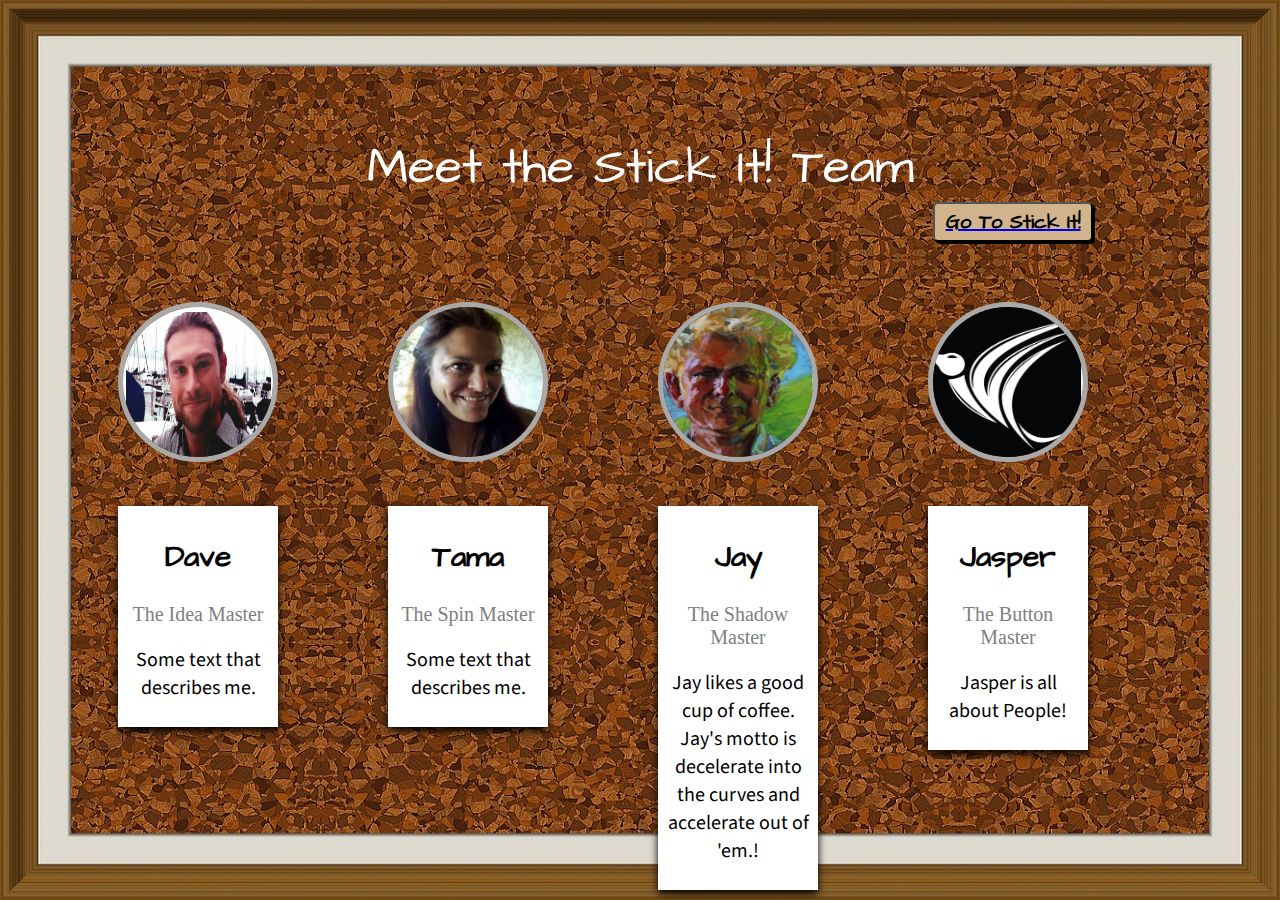
==== bio_page.html @ 21693957 "Merge pull request #94 from dsnowb/bio_page" ====
<!DOCTYPE html>
<html>
  <head>
    <meta charset="utf-8">
    <title>Bio Page</title>
    <link rel=stylesheet href="https://fonts.googleapis.com/css?family=Architects+Daughter"><rel="stylesheet">
    <link href="https://fonts.googleapis.com/css?family=Source+Sans+Pro" rel="stylesheet">
    <link rel=stylesheet href="reset.css">
    <link rel=stylesheet href="bio_page.css">
  </head>

  <header>Meet the Stick It! Team</header>
  <a href="index.html"><button class="button">Go To Stick It!</button></a>

<body>
  <div class="column-top">
    <div class="card">
      <div class="circle"><img src="./assets/Dave.png" alt="Dave" id="dave_image"></div>

      <div class="container">
        <h2>Dave</h2>
        <p class="title">The Idea Master</p>
        <p class="likes">Some text that describes me.</p>
      </div>
    </div>
  </div>

  <div class="column-top">
    <div class="card">
      <img src="./assets/Tama.png" alt="Tama">
      <div class="container">
        <h2>Tama</h2>
        <p class="title">The Spin Master</p>
        <p class="likes">Some text that describes me.</p>
      </div>
    </div>
  </div>

  <div class="column-top">
    <div class="card">
      <img src="./assets/Jay.png" alt="Jay">
      <div class="container">
        <h2>Jay</h2>
        <p class="title">The Shadow Master</p>
        <p class="likes">Jay likes a good cup of coffee. Jay's motto is decelerate into the curves and accelerate out of 'em.!</p>
      </div>
    </div>
  </div>

  <div class="column-top">
    <div class="card">
      <img src="./assets/Jasper.png" alt="Jasper">
      <div class="container">
        <h2><b>Jasper</b></h2>
        <p class="title">The Button Master</p>
        <p class="likes">Jasper is all about People!</p>
      </div>
    </div>
  </div>
</div>



</body>
</html>
---- bio_page.css ----
/* two columns side by side */
.column-top {
    float: left;
    display: inline-block;
    padding-left: 60px;
    margin-top: 60px;
}

/* .column-bottom{
  float: left;
  display: inline-block;
  padding-top: 90px;
  padding-left: 304px; */


header {
  text-align: center;
  font-family: 'Architects Daughter', cursive;
  font-size: 50px;
  padding-top: 125px;
  color: white;
}

.card {
  height: 150px;
  padding-left: 50px;



}

.container {
    width: 150px;
    padding: 5px;
    text-align:center;
    background-color: white;
    box-shadow: 0 4px 8px 0;
    margin-top: 40px;
}

.title {
    color: grey;
    font-size: 20px

}
img {
  height: 150px;
  width: 150px;
  border-radius: 100%;
  border-style: solid;
  border-color: darkgrey;
  border-width: 5px;
  /* padding-bottom: 40px; */
  /* padding-left: 50px;
  padding-right: 50px; */

}

body {
   background: url("assets/pin-board-67130_1280.jpg") no-repeat center center fixed;
   background-size: 100% 100%;
   overflow: hidden;
   z-index: 1;
}
h2 {
  font-family: 'Architects Daughter', cursive;
  font-size: 30px;
}
.likes {
  font-family: 'Source Sans Pro', sans-serif;
  font-size: 20px;
}
/* used Jaspers button from the main page */
.button {
  background-color: tan;
  color: black;
  font-style: bold;
  text-align: center;
  font-weight: 800;
  font-size: 20px;
  font-family: 'Architects Daughter', cursive;
  width: 160px;
  height: 40px;
  filter: alpha(opacity=10);
  border-radius: 5px;
  /*add shadow effect*/
  box-shadow: 2px 2px black;
  display: block;
  margin-left: 925px;
}

.button:hover {
    background-color: #555;
    cursor:
}
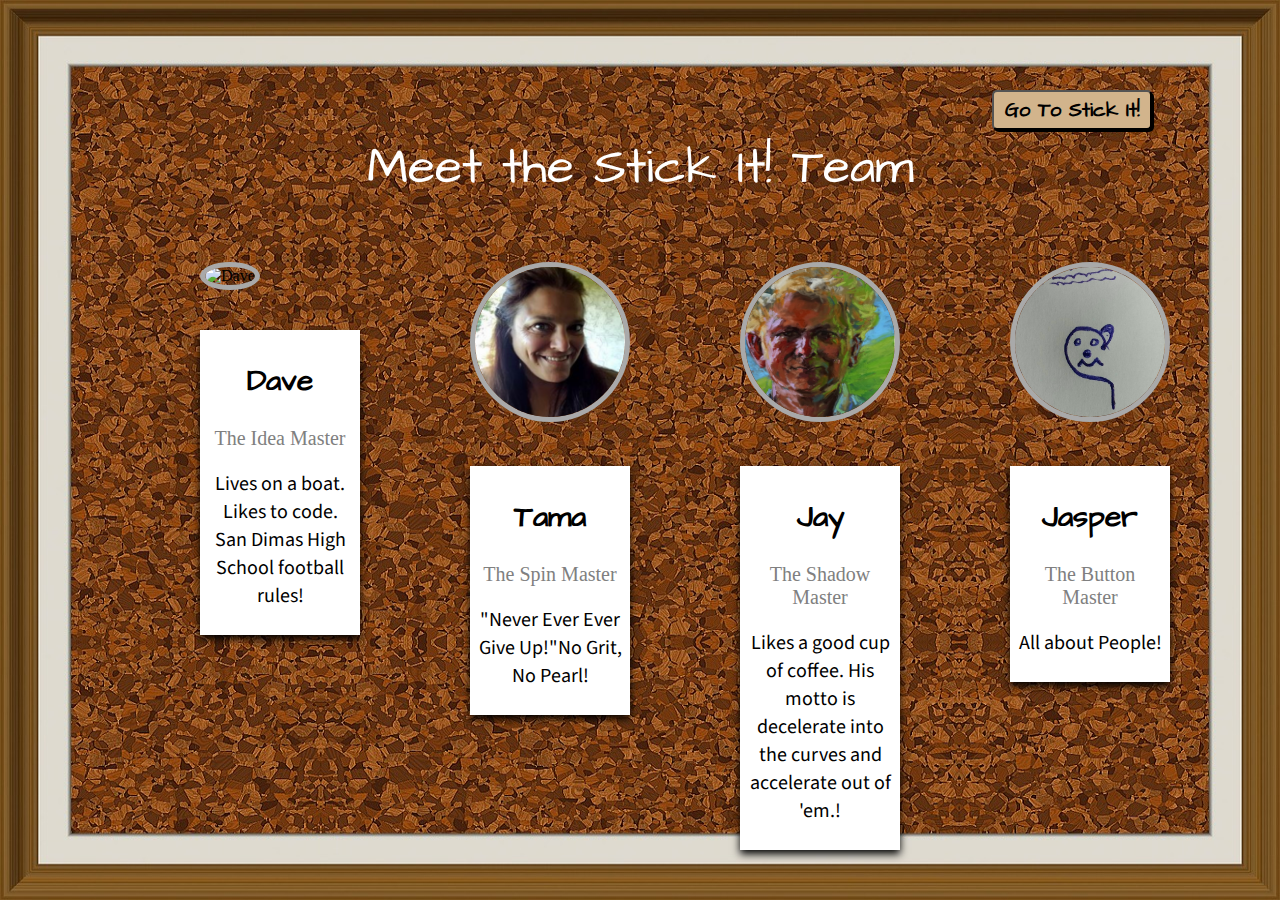
==== commit 82724daf: "final commit" ====
--- a/bio_page.html
+++ b/bio_page.html
@@ -13,14 +13,15 @@
   <a href="index.html"><button class="button">Go To Stick It!</button></a>
 
 <body>
+  <div class="columns">
   <div class="column-top">
     <div class="card">
-      <div class="circle"><img src="./assets/Dave.png" alt="Dave" id="dave_image"></div>
+      <div class="circle"><img src="./assets/CV Photo 2012.jpg" alt="Dave" id="dave_image"></div>
 
       <div class="container">
         <h2>Dave</h2>
         <p class="title">The Idea Master</p>
-        <p class="likes">Some text that describes me.</p>
+        <p class="likes">Lives on a boat. Likes to code. San Dimas High School football rules!</p>
       </div>
     </div>
   </div>
@@ -31,7 +32,7 @@
       <div class="container">
         <h2>Tama</h2>
         <p class="title">The Spin Master</p>
-        <p class="likes">Some text that describes me.</p>
+        <p class="likes">"Never Ever Ever Give Up!"No Grit, No Pearl!</p>
       </div>
     </div>
   </div>
@@ -42,24 +43,22 @@
       <div class="container">
         <h2>Jay</h2>
         <p class="title">The Shadow Master</p>
-        <p class="likes">Jay likes a good cup of coffee. Jay's motto is decelerate into the curves and accelerate out of 'em.!</p>
+        <p class="likes">Likes a good cup of coffee. His motto is decelerate into the curves and accelerate out of 'em.!</p>
       </div>
     </div>
   </div>
 
   <div class="column-top">
     <div class="card">
-      <img src="./assets/Jasper.png" alt="Jasper">
+      <img src="./assets/jasper2.png" alt="Jasper">
       <div class="container">
         <h2><b>Jasper</b></h2>
         <p class="title">The Button Master</p>
-        <p class="likes">Jasper is all about People!</p>
+        <p class="likes">All about People!</p>
       </div>
     </div>
   </div>
 </div>
 
-
-
 </body>
 </html>
--- a/bio_page.css
+++ b/bio_page.css
@@ -4,6 +4,11 @@
     display: inline-block;
     padding-left: 60px;
     margin-top: 60px;
+}
+.columns {
+  width: 1100px;
+  margin: 0 auto;
+
 }
 
 /* .column-bottom{
@@ -86,7 +91,10 @@
   /*add shadow effect*/
   box-shadow: 2px 2px black;
   display: block;
-  margin-left: 925px;
+  top: 10%;
+  right: 10%;
+  float: right;
+  position: absolute;
 }
 
 .button:hover {
